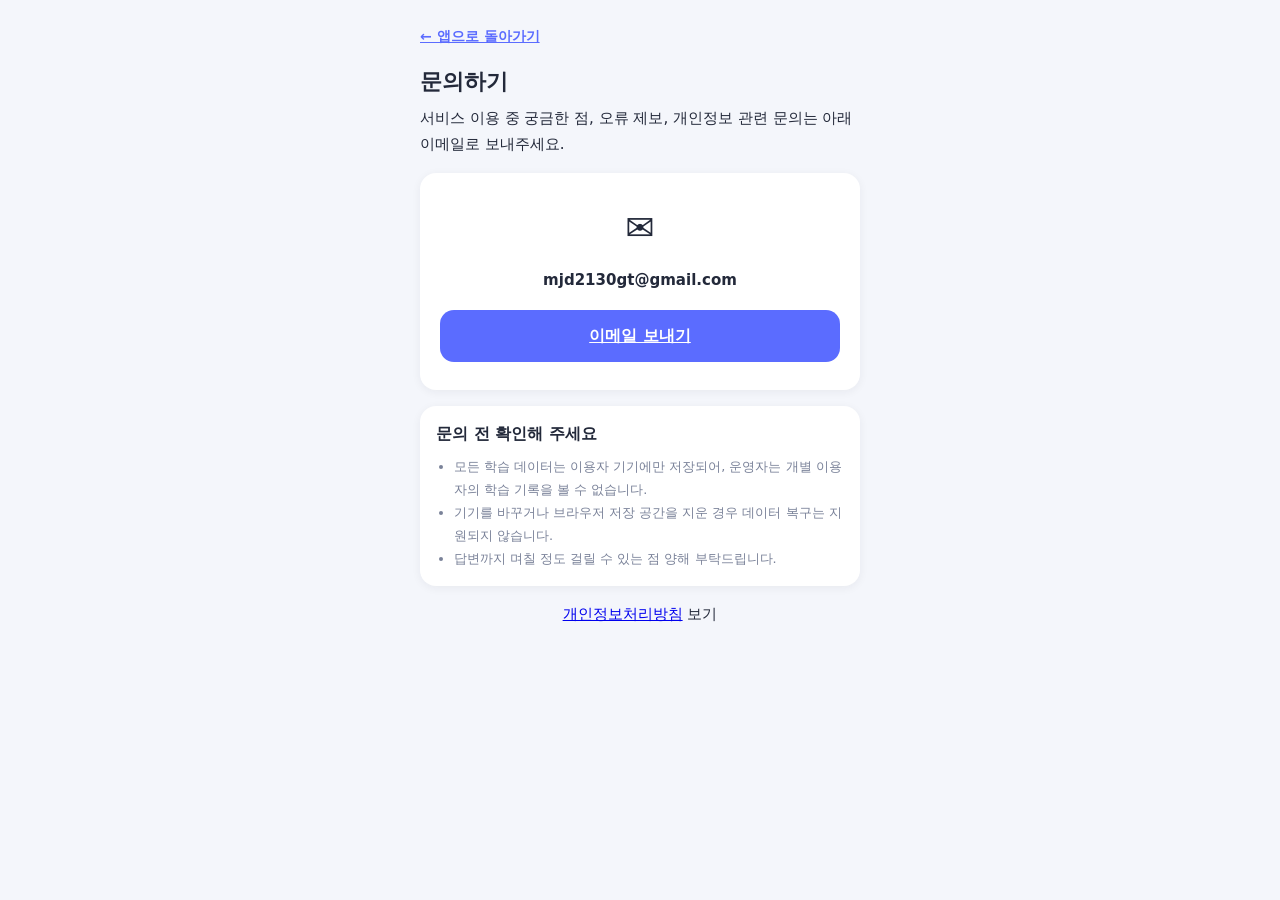
==== contact.html @ 1fcf6ef8 "Add privacy policy and contact page for AdSense approval Adds privacy.html (local-storage data handl" ====
<!DOCTYPE html>
<html lang="ko">
<head>
  <meta charset="UTF-8">
  <meta name="viewport" content="width=device-width, initial-scale=1">
  <meta name="theme-color" content="#5b6cff">
  <title>문의하기 - Jr. TOEFL Daily</title>
  <link rel="icon" href="icon.svg" type="image/svg+xml">
  <link rel="stylesheet" href="styles.css">
  <style>
    .doc { max-width: 480px; margin: 0 auto; padding: 24px 20px 60px; }
    .doc p { color: var(--text); font-size: .94rem; line-height: 1.7; }
  </style>
</head>
<body>
  <div class="doc">
    <a href="index.html" class="link-btn">← 앱으로 돌아가기</a>
    <h1 class="mt16">문의하기</h1>
    <p class="sub mt8">서비스 이용 중 궁금한 점, 오류 제보, 개인정보 관련 문의는 아래 이메일로 보내주세요.</p>

    <div class="card mt16 center" style="padding:28px 20px">
      <div style="font-size:2.2rem">✉️</div>
      <p class="mt12" style="font-weight:700">mjd2130gt@gmail.com</p>
      <a class="btn primary mt16" href="mailto:mjd2130gt@gmail.com?subject=%5BJr.%20TOEFL%20Daily%5D%20%EB%AC%B8%EC%9D%98">
        이메일 보내기
      </a>
    </div>

    <div class="card mt16">
      <h3>문의 전 확인해 주세요</h3>
      <ul class="sub small mt8" style="padding-left:18px;line-height:1.8">
        <li>모든 학습 데이터는 이용자 기기에만 저장되어, 운영자는 개별 이용자의 학습 기록을 볼 수 없습니다.</li>
        <li>기기를 바꾸거나 브라우저 저장 공간을 지운 경우 데이터 복구는 지원되지 않습니다.</li>
        <li>답변까지 며칠 정도 걸릴 수 있는 점 양해 부탁드립니다.</li>
      </ul>
    </div>

    <p class="sub small mt16 center">
      <a href="privacy.html">개인정보처리방침</a> 보기
    </p>
  </div>
</body>
</html>
---- styles.css ----
/* ============ Jr. TOEFL Daily ============ */
:root {
  --bg: #f4f6fb;
  --card: #ffffff;
  --text: #23293a;
  --sub: #7a8299;
  --line: #e7eaf3;
  --primary: #5b6cff;
  --primary-dark: #4353e0;
  --primary-soft: #eef0ff;
  --accent: #ffb020;
  --accent-soft: #fff4de;
  --green: #22b573;
  --green-soft: #e6f8ef;
  --red: #f0506e;
  --red-soft: #fdecef;
  --adventure: #ff7849;
  --adventure-soft: #fff0ea;
  --lfm: #14b8c4;
  --lfm-soft: #e7f8fa;
  --radius: 16px;
  --shadow: 0 2px 10px rgba(35, 41, 58, .06);
  --nav-h: 62px;
}

* { margin: 0; padding: 0; box-sizing: border-box; -webkit-tap-highlight-color: transparent; }

html, body { height: 100%; }
body {
  font-family: "Pretendard", "Apple SD Gothic Neo", "Malgun Gothic", "Segoe UI", system-ui, sans-serif;
  background: var(--bg);
  color: var(--text);
  font-size: 16px;
  line-height: 1.55;
}

#app {
  max-width: 480px;
  margin: 0 auto;
  min-height: 100vh;
  padding: 16px 16px calc(var(--nav-h) + 24px);
}
#app.no-nav { padding-bottom: 24px; }

button { font: inherit; cursor: pointer; border: none; background: none; color: inherit; }
input, select { font: inherit; }

h1 { font-size: 1.35rem; } h2 { font-size: 1.1rem; } h3 { font-size: 1rem; }
.sub { color: var(--sub); font-size: .85rem; }
.small { font-size: .8rem; }
.mt8 { margin-top: 8px; } .mt12 { margin-top: 12px; } .mt16 { margin-top: 16px; } .mt24 { margin-top: 24px; }
.row { display: flex; align-items: center; gap: 8px; }
.row.between { justify-content: space-between; }
.grow { flex: 1; }
.center { text-align: center; }

.card {
  background: var(--card);
  border-radius: var(--radius);
  box-shadow: var(--shadow);
  padding: 16px;
}

/* ---------- buttons ---------- */
.btn {
  display: block; width: 100%;
  padding: 14px;
  border-radius: 14px;
  font-weight: 700; font-size: 1rem;
  text-align: center;
  transition: transform .06s, opacity .15s;
}
.btn:active { transform: scale(.98); }
.btn.primary { background: var(--primary); color: #fff; }
.btn.primary:disabled { background: #c3c9e6; cursor: default; }
.btn.ghost { background: var(--primary-soft); color: var(--primary-dark); }
.btn.warn { background: var(--red-soft); color: var(--red); }
.btn.small-btn { width: auto; display: inline-block; padding: 8px 14px; font-size: .85rem; border-radius: 10px; }

/* ---------- header / chips ---------- */
.topbar { display: flex; justify-content: space-between; align-items: center; margin-bottom: 14px; }
.chips { display: flex; gap: 6px; flex-wrap: wrap; }
.chip {
  display: inline-flex; align-items: center; gap: 4px;
  background: var(--card); border: 1px solid var(--line);
  border-radius: 999px; padding: 5px 11px;
  font-size: .82rem; font-weight: 700;
  box-shadow: var(--shadow);
}

/* ---------- bottom nav ---------- */
nav.bottom {
  position: fixed; left: 0; right: 0; bottom: 0;
  height: var(--nav-h);
  background: var(--card);
  border-top: 1px solid var(--line);
  display: flex;
  max-width: 480px; margin: 0 auto;
  z-index: 50;
  padding-bottom: env(safe-area-inset-bottom);
}
nav.bottom button {
  flex: 1; display: flex; flex-direction: column; align-items: center; justify-content: center;
  gap: 2px; font-size: .68rem; color: var(--sub); font-weight: 600;
}
nav.bottom button .ico { font-size: 1.25rem; line-height: 1; }
nav.bottom button.active { color: var(--primary); }

/* ---------- progress ---------- */
.progress-track { height: 10px; background: var(--line); border-radius: 999px; overflow: hidden; }
.progress-fill { height: 100%; background: var(--primary); border-radius: 999px; transition: width .35s ease; }
.progress-fill.gold { background: var(--accent); }

/* ---------- quiz ---------- */
.track-tag {
  display: inline-block; padding: 3px 10px; border-radius: 999px;
  font-size: .75rem; font-weight: 800;
}
.track-tag.adventure { background: var(--adventure-soft); color: var(--adventure); }
.track-tag.lfm { background: var(--lfm-soft); color: var(--lfm); }

.passage {
  background: var(--primary-soft);
  border-radius: 12px; padding: 14px;
  font-size: .95rem; white-space: pre-line;
  margin-top: 12px;
}
.stem { font-weight: 700; font-size: 1.05rem; margin-top: 14px; }

.choices { display: flex; flex-direction: column; gap: 10px; margin-top: 14px; }
.choice {
  display: flex; align-items: center; gap: 10px;
  width: 100%; text-align: left;
  background: var(--card); border: 2px solid var(--line);
  border-radius: 14px; padding: 13px 14px;
  font-size: .97rem;
  transition: border-color .12s, background .12s;
}
.choice .letter {
  flex: none; width: 28px; height: 28px; border-radius: 50%;
  background: var(--bg); color: var(--sub);
  display: flex; align-items: center; justify-content: center;
  font-weight: 800; font-size: .82rem;
}
.choice.selected { border-color: var(--primary); background: var(--primary-soft); }
.choice.selected .letter { background: var(--primary); color: #fff; }
.choice.correct { border-color: var(--green); background: var(--green-soft); }
.choice.correct .letter { background: var(--green); color: #fff; }
.choice.wrong { border-color: var(--red); background: var(--red-soft); }
.choice.wrong .letter { background: var(--red); color: #fff; }
.choice:disabled { cursor: default; }

.grade-banner {
  border-radius: 14px; padding: 12px 14px;
  font-weight: 800; font-size: 1rem;
  display: flex; align-items: center; gap: 8px;
}
.grade-banner.ok { background: var(--green-soft); color: var(--green); }
.grade-banner.no { background: var(--red-soft); color: var(--red); }

.explain {
  background: var(--accent-soft); border-radius: 12px;
  padding: 13px 14px; font-size: .92rem; margin-top: 10px;
}
.explain b { display: block; margin-bottom: 4px; }

/* ---------- home ---------- */
.hero {
  background: linear-gradient(135deg, var(--primary), #8a5bff);
  color: #fff; border-radius: var(--radius);
  padding: 18px; box-shadow: var(--shadow);
}
.hero .big { font-size: 1.5rem; font-weight: 800; }
.hero .progress-track { background: rgba(255,255,255,.28); }
.hero .progress-fill { background: #ffd54d; }
.hero .btn { background: #fff; color: var(--primary-dark); margin-top: 14px; }

.stat-grid { display: grid; grid-template-columns: 1fr 1fr 1fr; gap: 8px; }
.stat-tile { background: var(--card); border-radius: 14px; padding: 12px 8px; text-align: center; box-shadow: var(--shadow); }
.stat-tile .v { font-size: 1.15rem; font-weight: 800; }
.stat-tile .k { font-size: .72rem; color: var(--sub); margin-top: 2px; }

/* ---------- list items ---------- */
.list-item {
  background: var(--card); border-radius: 14px; padding: 13px 14px;
  box-shadow: var(--shadow);
  display: flex; align-items: center; gap: 10px;
}
.list-item + .list-item { margin-top: 8px; }

.badge-grid { display: grid; grid-template-columns: repeat(3, 1fr); gap: 8px; }
.badge-cell {
  background: var(--card); border-radius: 14px; padding: 12px 6px;
  text-align: center; box-shadow: var(--shadow);
}
.badge-cell .ico { font-size: 1.7rem; }
.badge-cell .nm { font-size: .72rem; font-weight: 700; margin-top: 4px; }
.badge-cell.locked { opacity: .38; filter: grayscale(1); }

/* ---------- tabs ---------- */
.tabs { display: flex; background: var(--card); border-radius: 12px; padding: 4px; box-shadow: var(--shadow); }
.tabs button {
  flex: 1; padding: 8px; border-radius: 9px;
  font-size: .85rem; font-weight: 700; color: var(--sub);
}
.tabs button.active { background: var(--primary); color: #fff; }

/* ---------- calendar strip ---------- */
.cal-grid { display: grid; grid-template-columns: repeat(7, 1fr); gap: 6px; }
.cal-cell {
  aspect-ratio: 1; border-radius: 9px; background: var(--line);
  display: flex; align-items: center; justify-content: center;
  font-size: .68rem; color: var(--sub); font-weight: 700;
}
.cal-cell.done { background: var(--green); color: #fff; }
.cal-cell.partial { background: #a7e3c8; color: #1c7a50; }
.cal-cell.today { outline: 2px solid var(--primary); outline-offset: 1px; }

/* ---------- forms ---------- */
.field { margin-top: 12px; }
.field label { display: block; font-size: .82rem; font-weight: 700; color: var(--sub); margin-bottom: 5px; }
.field input, .field select {
  width: 100%; padding: 12px; border-radius: 12px;
  border: 1.5px solid var(--line); background: var(--card);
  font-size: 1rem;
}
.field input:focus, .field select:focus { outline: none; border-color: var(--primary); }

/* ---------- modal ---------- */
.modal-back {
  position: fixed; inset: 0; background: rgba(20,24,40,.45);
  display: flex; align-items: center; justify-content: center;
  z-index: 100; padding: 20px;
}
.modal {
  background: var(--card); border-radius: 18px; padding: 20px;
  width: 100%; max-width: 360px;
  animation: pop .18s ease;
}
@keyframes pop { from { transform: scale(.92); opacity: 0; } to { transform: scale(1); opacity: 1; } }

/* ---------- toast / coin animation ---------- */
#toast-zone { position: fixed; top: 14px; left: 0; right: 0; z-index: 200; display: flex; flex-direction: column; align-items: center; gap: 6px; pointer-events: none; }
.toast {
  background: var(--text); color: #fff; border-radius: 999px;
  padding: 9px 18px; font-size: .88rem; font-weight: 700;
  box-shadow: 0 4px 14px rgba(0,0,0,.25);
  animation: toast-in 2.6s ease forwards;
}
.toast.coin { background: var(--accent); color: #5c3d00; }
@keyframes toast-in {
  0% { transform: translateY(-16px); opacity: 0; }
  10%, 82% { transform: translateY(0); opacity: 1; }
  100% { transform: translateY(-10px); opacity: 0; }
}

.confetti {
  position: fixed; font-size: 1.5rem; z-index: 150; pointer-events: none;
  animation: fall 1.6s ease-in forwards;
}
@keyframes fall {
  0% { transform: translateY(-10vh) rotate(0deg); opacity: 1; }
  100% { transform: translateY(80vh) rotate(360deg); opacity: 0; }
}

/* ---------- result ---------- */
.result-score { font-size: 2.6rem; font-weight: 900; }
.point-line { display: flex; justify-content: space-between; padding: 7px 0; border-bottom: 1px dashed var(--line); font-size: .9rem; }
.point-line:last-child { border-bottom: none; }
.point-line .p { font-weight: 800; color: var(--accent); }

/* ---------- misc ---------- */
.pill-num {
  min-width: 24px; padding: 2px 8px; border-radius: 999px;
  background: var(--red-soft); color: var(--red);
  font-size: .75rem; font-weight: 800; text-align: center;
}
.divider { height: 1px; background: var(--line); margin: 14px 0; }
.link-btn { color: var(--primary); font-weight: 700; font-size: .88rem; }
.back-btn { font-size: 1.3rem; padding: 4px 10px 4px 0; color: var(--sub); }
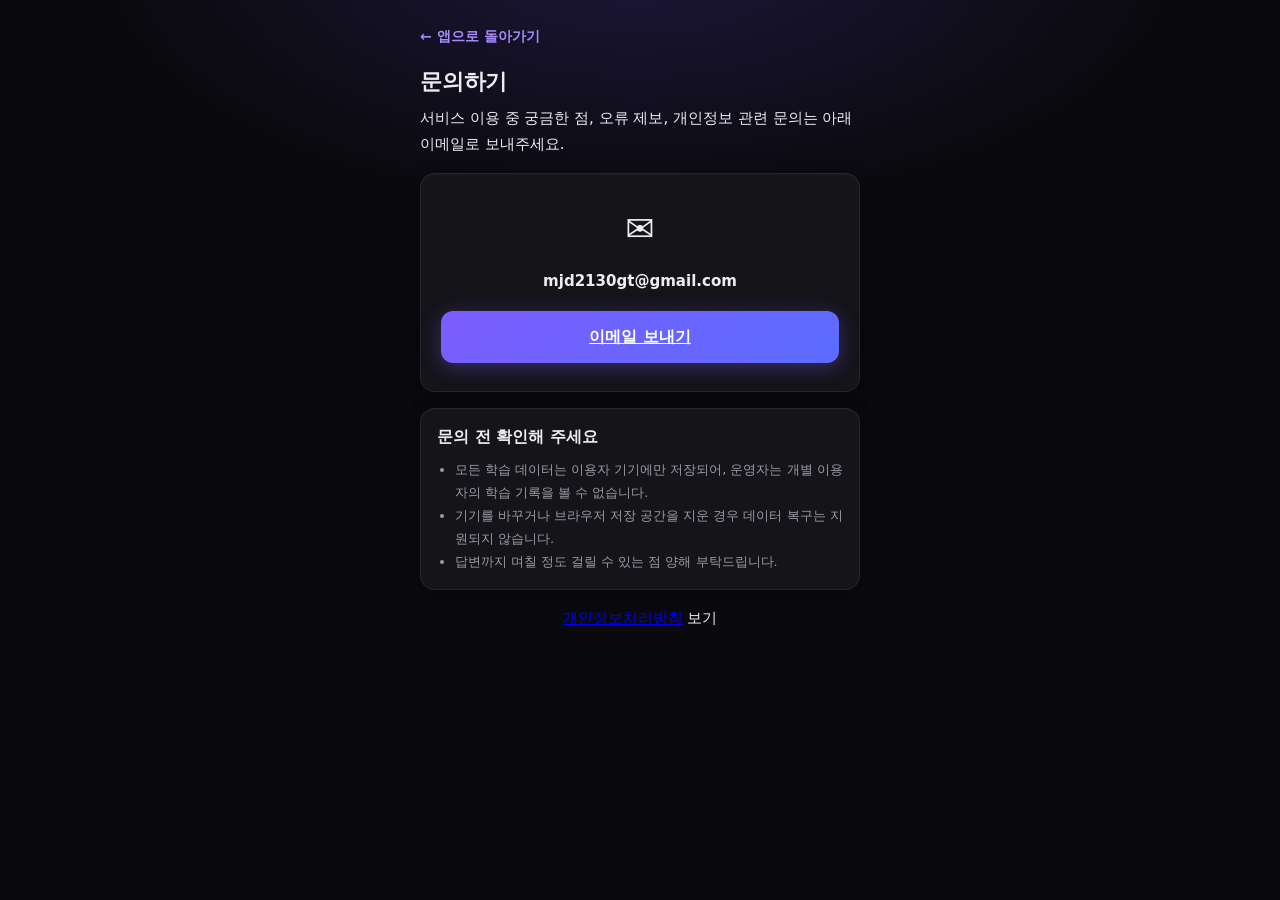
==== commit 45c84f5b: "Apply fal.ai-inspired dark theme Restyles the app after fal.ai's design language (per getdesign.md/d" ====
--- a/contact.html
+++ b/contact.html
@@ -3,7 +3,7 @@
 <head>
   <meta charset="UTF-8">
   <meta name="viewport" content="width=device-width, initial-scale=1">
-  <meta name="theme-color" content="#5b6cff">
+  <meta name="theme-color" content="#0a0a0e">
   <title>문의하기 - Jr. TOEFL Daily</title>
   <link rel="icon" href="icon.svg" type="image/svg+xml">
   <link rel="stylesheet" href="styles.css">
--- a/styles.css
+++ b/styles.css
@@ -1,25 +1,30 @@
-/* ============ Jr. TOEFL Daily ============ */
+/* ============ Jr. TOEFL Daily — fal.ai 스타일 다크 테마 ============
+   near-black 배경 · 얇은 보더 카드 · 바이올렛/블루 액센트 · 글로우 그라디언트
+   숫자·지표는 모노스페이스 (developer-tool aesthetic) */
 :root {
-  --bg: #f4f6fb;
-  --card: #ffffff;
-  --text: #23293a;
-  --sub: #7a8299;
-  --line: #e7eaf3;
-  --primary: #5b6cff;
-  --primary-dark: #4353e0;
-  --primary-soft: #eef0ff;
-  --accent: #ffb020;
-  --accent-soft: #fff4de;
-  --green: #22b573;
-  --green-soft: #e6f8ef;
-  --red: #f0506e;
-  --red-soft: #fdecef;
-  --adventure: #ff7849;
-  --adventure-soft: #fff0ea;
-  --lfm: #14b8c4;
-  --lfm-soft: #e7f8fa;
-  --radius: 16px;
-  --shadow: 0 2px 10px rgba(35, 41, 58, .06);
+  --bg: #0a0a0e;
+  --bg-glow: radial-gradient(60% 40% at 50% -5%, rgba(109, 84, 255, .18), transparent 70%);
+  --card: #141419;
+  --card-hover: #1a1a21;
+  --text: #ececf1;
+  --sub: #9b9ba7;
+  --line: #26262e;
+  --primary: #7c5cff;
+  --primary-dark: #a78bfa;
+  --primary-soft: rgba(124, 92, 255, .14);
+  --accent: #fbbf24;
+  --accent-soft: rgba(251, 191, 36, .12);
+  --green: #34d399;
+  --green-soft: rgba(52, 211, 153, .13);
+  --red: #f87171;
+  --red-soft: rgba(248, 113, 113, .13);
+  --adventure: #ff8a5c;
+  --adventure-soft: rgba(255, 138, 92, .13);
+  --lfm: #22d3ee;
+  --lfm-soft: rgba(34, 211, 238, .12);
+  --radius: 14px;
+  --shadow: 0 1px 0 rgba(255, 255, 255, .03) inset, 0 4px 16px rgba(0, 0, 0, .35);
+  --mono: "JetBrains Mono", "Cascadia Code", Consolas, ui-monospace, monospace;
   --nav-h: 62px;
 }
 
@@ -29,6 +34,8 @@
 body {
   font-family: "Pretendard", "Apple SD Gothic Neo", "Malgun Gothic", "Segoe UI", system-ui, sans-serif;
   background: var(--bg);
+  background-image: var(--bg-glow);
+  background-repeat: no-repeat;
   color: var(--text);
   font-size: 16px;
   line-height: 1.55;
@@ -45,7 +52,7 @@
 button { font: inherit; cursor: pointer; border: none; background: none; color: inherit; }
 input, select { font: inherit; }
 
-h1 { font-size: 1.35rem; } h2 { font-size: 1.1rem; } h3 { font-size: 1rem; }
+h1 { font-size: 1.35rem; letter-spacing: -.01em; } h2 { font-size: 1.1rem; } h3 { font-size: 1rem; }
 .sub { color: var(--sub); font-size: .85rem; }
 .small { font-size: .8rem; }
 .mt8 { margin-top: 8px; } .mt12 { margin-top: 12px; } .mt16 { margin-top: 16px; } .mt24 { margin-top: 24px; }
@@ -56,6 +63,7 @@
 
 .card {
   background: var(--card);
+  border: 1px solid var(--line);
   border-radius: var(--radius);
   box-shadow: var(--shadow);
   padding: 16px;
@@ -65,16 +73,20 @@
 .btn {
   display: block; width: 100%;
   padding: 14px;
-  border-radius: 14px;
+  border-radius: 12px;
   font-weight: 700; font-size: 1rem;
   text-align: center;
-  transition: transform .06s, opacity .15s;
+  transition: transform .06s, opacity .15s, box-shadow .15s;
 }
 .btn:active { transform: scale(.98); }
-.btn.primary { background: var(--primary); color: #fff; }
-.btn.primary:disabled { background: #c3c9e6; cursor: default; }
-.btn.ghost { background: var(--primary-soft); color: var(--primary-dark); }
-.btn.warn { background: var(--red-soft); color: var(--red); }
+.btn.primary {
+  background: linear-gradient(135deg, #7c5cff, #5b6cff);
+  color: #fff;
+  box-shadow: 0 4px 20px rgba(124, 92, 255, .35);
+}
+.btn.primary:disabled { background: #2a2a33; color: #6b6b76; box-shadow: none; cursor: default; }
+.btn.ghost { background: var(--primary-soft); color: var(--primary-dark); border: 1px solid rgba(124, 92, 255, .3); }
+.btn.warn { background: var(--red-soft); color: var(--red); border: 1px solid rgba(248, 113, 113, .3); }
 .btn.small-btn { width: auto; display: inline-block; padding: 8px 14px; font-size: .85rem; border-radius: 10px; }
 
 /* ---------- header / chips ---------- */
@@ -84,15 +96,16 @@
   display: inline-flex; align-items: center; gap: 4px;
   background: var(--card); border: 1px solid var(--line);
   border-radius: 999px; padding: 5px 11px;
-  font-size: .82rem; font-weight: 700;
-  box-shadow: var(--shadow);
+  font-size: .8rem; font-weight: 700;
+  font-family: var(--mono);
 }
 
 /* ---------- bottom nav ---------- */
 nav.bottom {
   position: fixed; left: 0; right: 0; bottom: 0;
   height: var(--nav-h);
-  background: var(--card);
+  background: rgba(13, 13, 18, .92);
+  backdrop-filter: blur(10px);
   border-top: 1px solid var(--line);
   display: flex;
   max-width: 480px; margin: 0 auto;
@@ -104,24 +117,34 @@
   gap: 2px; font-size: .68rem; color: var(--sub); font-weight: 600;
 }
 nav.bottom button .ico { font-size: 1.25rem; line-height: 1; }
-nav.bottom button.active { color: var(--primary); }
+nav.bottom button.active { color: var(--primary-dark); }
 
 /* ---------- progress ---------- */
-.progress-track { height: 10px; background: var(--line); border-radius: 999px; overflow: hidden; }
-.progress-fill { height: 100%; background: var(--primary); border-radius: 999px; transition: width .35s ease; }
-.progress-fill.gold { background: var(--accent); }
+.progress-track { height: 10px; background: #1e1e26; border-radius: 999px; overflow: hidden; border: 1px solid var(--line); }
+.progress-fill {
+  height: 100%;
+  background: linear-gradient(90deg, #7c5cff, #5b8cff);
+  border-radius: 999px;
+  transition: width .35s ease;
+  box-shadow: 0 0 10px rgba(124, 92, 255, .5);
+}
+.progress-fill.gold { background: linear-gradient(90deg, #f59e0b, #fbbf24); box-shadow: 0 0 10px rgba(251, 191, 36, .4); }
 
 /* ---------- quiz ---------- */
 .track-tag {
   display: inline-block; padding: 3px 10px; border-radius: 999px;
-  font-size: .75rem; font-weight: 800;
-}
-.track-tag.adventure { background: var(--adventure-soft); color: var(--adventure); }
-.track-tag.lfm { background: var(--lfm-soft); color: var(--lfm); }
+  font-size: .72rem; font-weight: 800;
+  font-family: var(--mono); letter-spacing: .02em;
+  border: 1px solid;
+}
+.track-tag.adventure { background: var(--adventure-soft); color: var(--adventure); border-color: rgba(255, 138, 92, .35); }
+.track-tag.lfm { background: var(--lfm-soft); color: var(--lfm); border-color: rgba(34, 211, 238, .35); }
 
 .passage {
-  background: var(--primary-soft);
-  border-radius: 12px; padding: 14px;
+  background: #101017;
+  border: 1px solid var(--line);
+  border-left: 3px solid var(--primary);
+  border-radius: 10px; padding: 14px;
   font-size: .95rem; white-space: pre-line;
   margin-top: 12px;
 }
@@ -131,109 +154,132 @@
 .choice {
   display: flex; align-items: center; gap: 10px;
   width: 100%; text-align: left;
-  background: var(--card); border: 2px solid var(--line);
-  border-radius: 14px; padding: 13px 14px;
-  font-size: .97rem;
-  transition: border-color .12s, background .12s;
+  background: #17171e; border: 1.5px solid var(--line);
+  border-radius: 12px; padding: 13px 14px;
+  font-size: .97rem; color: var(--text);
+  transition: border-color .12s, background .12s, box-shadow .12s;
 }
 .choice .letter {
-  flex: none; width: 28px; height: 28px; border-radius: 50%;
-  background: var(--bg); color: var(--sub);
+  flex: none; width: 28px; height: 28px; border-radius: 8px;
+  background: #23232c; color: var(--sub);
   display: flex; align-items: center; justify-content: center;
   font-weight: 800; font-size: .82rem;
-}
-.choice.selected { border-color: var(--primary); background: var(--primary-soft); }
+  font-family: var(--mono);
+}
+.choice.selected { border-color: var(--primary); background: var(--primary-soft); box-shadow: 0 0 12px rgba(124, 92, 255, .25); }
 .choice.selected .letter { background: var(--primary); color: #fff; }
 .choice.correct { border-color: var(--green); background: var(--green-soft); }
-.choice.correct .letter { background: var(--green); color: #fff; }
+.choice.correct .letter { background: var(--green); color: #04110b; }
 .choice.wrong { border-color: var(--red); background: var(--red-soft); }
-.choice.wrong .letter { background: var(--red); color: #fff; }
+.choice.wrong .letter { background: var(--red); color: #180808; }
 .choice:disabled { cursor: default; }
 
 .grade-banner {
-  border-radius: 14px; padding: 12px 14px;
+  border-radius: 12px; padding: 12px 14px;
   font-weight: 800; font-size: 1rem;
   display: flex; align-items: center; gap: 8px;
-}
-.grade-banner.ok { background: var(--green-soft); color: var(--green); }
-.grade-banner.no { background: var(--red-soft); color: var(--red); }
+  border: 1px solid;
+}
+.grade-banner.ok { background: var(--green-soft); color: var(--green); border-color: rgba(52, 211, 153, .3); }
+.grade-banner.no { background: var(--red-soft); color: var(--red); border-color: rgba(248, 113, 113, .3); }
 
 .explain {
-  background: var(--accent-soft); border-radius: 12px;
+  background: var(--accent-soft);
+  border: 1px solid rgba(251, 191, 36, .25);
+  border-radius: 10px;
   padding: 13px 14px; font-size: .92rem; margin-top: 10px;
 }
-.explain b { display: block; margin-bottom: 4px; }
+.explain b { display: block; margin-bottom: 4px; color: var(--accent); }
 
 /* ---------- home ---------- */
 .hero {
-  background: linear-gradient(135deg, var(--primary), #8a5bff);
+  position: relative;
+  background:
+    radial-gradient(120% 140% at 85% -20%, rgba(91, 140, 255, .45), transparent 55%),
+    linear-gradient(135deg, #4c1d95, #4338ca);
+  border: 1px solid rgba(124, 92, 255, .4);
   color: #fff; border-radius: var(--radius);
-  padding: 18px; box-shadow: var(--shadow);
-}
-.hero .big { font-size: 1.5rem; font-weight: 800; }
-.hero .progress-track { background: rgba(255,255,255,.28); }
-.hero .progress-fill { background: #ffd54d; }
-.hero .btn { background: #fff; color: var(--primary-dark); margin-top: 14px; }
+  padding: 18px;
+  box-shadow: 0 8px 32px rgba(76, 29, 149, .35);
+  overflow: hidden;
+}
+.hero .big { font-size: 1.5rem; font-weight: 800; letter-spacing: -.01em; }
+.hero .progress-track { background: rgba(0, 0, 0, .3); border-color: rgba(255, 255, 255, .12); }
+.hero .progress-fill { background: linear-gradient(90deg, #fbbf24, #fde68a); box-shadow: 0 0 10px rgba(251, 191, 36, .5); }
+.hero .btn { background: #fff; color: #3b2f8f; margin-top: 14px; box-shadow: 0 4px 18px rgba(0, 0, 0, .3); }
 
 .stat-grid { display: grid; grid-template-columns: 1fr 1fr 1fr; gap: 8px; }
-.stat-tile { background: var(--card); border-radius: 14px; padding: 12px 8px; text-align: center; box-shadow: var(--shadow); }
-.stat-tile .v { font-size: 1.15rem; font-weight: 800; }
+.stat-tile {
+  background: var(--card); border: 1px solid var(--line);
+  border-radius: 12px; padding: 12px 8px; text-align: center;
+  box-shadow: var(--shadow);
+}
+.stat-tile .v { font-size: 1.1rem; font-weight: 800; font-family: var(--mono); }
 .stat-tile .k { font-size: .72rem; color: var(--sub); margin-top: 2px; }
 
 /* ---------- list items ---------- */
 .list-item {
-  background: var(--card); border-radius: 14px; padding: 13px 14px;
-  box-shadow: var(--shadow);
+  background: var(--card); border: 1px solid var(--line);
+  border-radius: 12px; padding: 13px 14px;
   display: flex; align-items: center; gap: 10px;
 }
 .list-item + .list-item { margin-top: 8px; }
 
 .badge-grid { display: grid; grid-template-columns: repeat(3, 1fr); gap: 8px; }
 .badge-cell {
-  background: var(--card); border-radius: 14px; padding: 12px 6px;
-  text-align: center; box-shadow: var(--shadow);
+  background: var(--card); border: 1px solid var(--line);
+  border-radius: 12px; padding: 12px 6px;
+  text-align: center;
 }
 .badge-cell .ico { font-size: 1.7rem; }
 .badge-cell .nm { font-size: .72rem; font-weight: 700; margin-top: 4px; }
-.badge-cell.locked { opacity: .38; filter: grayscale(1); }
+.badge-cell.locked { opacity: .3; filter: grayscale(1); }
 
 /* ---------- tabs ---------- */
-.tabs { display: flex; background: var(--card); border-radius: 12px; padding: 4px; box-shadow: var(--shadow); }
+.tabs { display: flex; background: var(--card); border: 1px solid var(--line); border-radius: 11px; padding: 4px; }
 .tabs button {
-  flex: 1; padding: 8px; border-radius: 9px;
+  flex: 1; padding: 8px; border-radius: 8px;
   font-size: .85rem; font-weight: 700; color: var(--sub);
 }
-.tabs button.active { background: var(--primary); color: #fff; }
+.tabs button.active { background: var(--primary); color: #fff; box-shadow: 0 2px 12px rgba(124, 92, 255, .4); }
 
 /* ---------- calendar strip ---------- */
 .cal-grid { display: grid; grid-template-columns: repeat(7, 1fr); gap: 6px; }
 .cal-cell {
-  aspect-ratio: 1; border-radius: 9px; background: var(--line);
+  aspect-ratio: 1; border-radius: 8px;
+  background: #1c1c24; border: 1px solid var(--line);
   display: flex; align-items: center; justify-content: center;
   font-size: .68rem; color: var(--sub); font-weight: 700;
-}
-.cal-cell.done { background: var(--green); color: #fff; }
-.cal-cell.partial { background: #a7e3c8; color: #1c7a50; }
+  font-family: var(--mono);
+}
+.cal-cell.done { background: var(--green); border-color: var(--green); color: #04110b; }
+.cal-cell.partial { background: rgba(52, 211, 153, .25); border-color: rgba(52, 211, 153, .4); color: var(--green); }
 .cal-cell.today { outline: 2px solid var(--primary); outline-offset: 1px; }
 
 /* ---------- forms ---------- */
 .field { margin-top: 12px; }
 .field label { display: block; font-size: .82rem; font-weight: 700; color: var(--sub); margin-bottom: 5px; }
 .field input, .field select {
-  width: 100%; padding: 12px; border-radius: 12px;
-  border: 1.5px solid var(--line); background: var(--card);
+  width: 100%; padding: 12px; border-radius: 10px;
+  border: 1.5px solid var(--line); background: #101017;
+  color: var(--text);
   font-size: 1rem;
 }
-.field input:focus, .field select:focus { outline: none; border-color: var(--primary); }
+.field input::placeholder { color: #55555f; }
+.field input:focus, .field select:focus { outline: none; border-color: var(--primary); box-shadow: 0 0 0 3px rgba(124, 92, 255, .18); }
+input, select { color-scheme: dark; background: #101017; color: var(--text); }
+input::placeholder { color: #55555f; }
 
 /* ---------- modal ---------- */
 .modal-back {
-  position: fixed; inset: 0; background: rgba(20,24,40,.45);
+  position: fixed; inset: 0; background: rgba(0, 0, 0, .6);
+  backdrop-filter: blur(4px);
   display: flex; align-items: center; justify-content: center;
   z-index: 100; padding: 20px;
 }
 .modal {
-  background: var(--card); border-radius: 18px; padding: 20px;
+  background: var(--card); border: 1px solid var(--line);
+  border-radius: 16px; padding: 20px;
   width: 100%; max-width: 360px;
   animation: pop .18s ease;
 }
@@ -242,12 +288,14 @@
 /* ---------- toast / coin animation ---------- */
 #toast-zone { position: fixed; top: 14px; left: 0; right: 0; z-index: 200; display: flex; flex-direction: column; align-items: center; gap: 6px; pointer-events: none; }
 .toast {
-  background: var(--text); color: #fff; border-radius: 999px;
+  background: #1c1c24; color: var(--text);
+  border: 1px solid var(--line);
+  border-radius: 999px;
   padding: 9px 18px; font-size: .88rem; font-weight: 700;
-  box-shadow: 0 4px 14px rgba(0,0,0,.25);
+  box-shadow: 0 6px 22px rgba(0, 0, 0, .5);
   animation: toast-in 2.6s ease forwards;
 }
-.toast.coin { background: var(--accent); color: #5c3d00; }
+.toast.coin { background: rgba(251, 191, 36, .15); color: var(--accent); border-color: rgba(251, 191, 36, .4); }
 @keyframes toast-in {
   0% { transform: translateY(-16px); opacity: 0; }
   10%, 82% { transform: translateY(0); opacity: 1; }
@@ -264,17 +312,20 @@
 }
 
 /* ---------- result ---------- */
-.result-score { font-size: 2.6rem; font-weight: 900; }
+.result-score { font-size: 2.6rem; font-weight: 900; font-family: var(--mono); }
 .point-line { display: flex; justify-content: space-between; padding: 7px 0; border-bottom: 1px dashed var(--line); font-size: .9rem; }
 .point-line:last-child { border-bottom: none; }
-.point-line .p { font-weight: 800; color: var(--accent); }
+.point-line .p { font-weight: 800; color: var(--accent); font-family: var(--mono); }
 
 /* ---------- misc ---------- */
 .pill-num {
   min-width: 24px; padding: 2px 8px; border-radius: 999px;
   background: var(--red-soft); color: var(--red);
+  border: 1px solid rgba(248, 113, 113, .3);
   font-size: .75rem; font-weight: 800; text-align: center;
+  font-family: var(--mono);
 }
 .divider { height: 1px; background: var(--line); margin: 14px 0; }
-.link-btn { color: var(--primary); font-weight: 700; font-size: .88rem; }
+.link-btn { color: var(--primary-dark); font-weight: 700; font-size: .88rem; }
+a.link-btn { text-decoration: none; }
 .back-btn { font-size: 1.3rem; padding: 4px 10px 4px 0; color: var(--sub); }
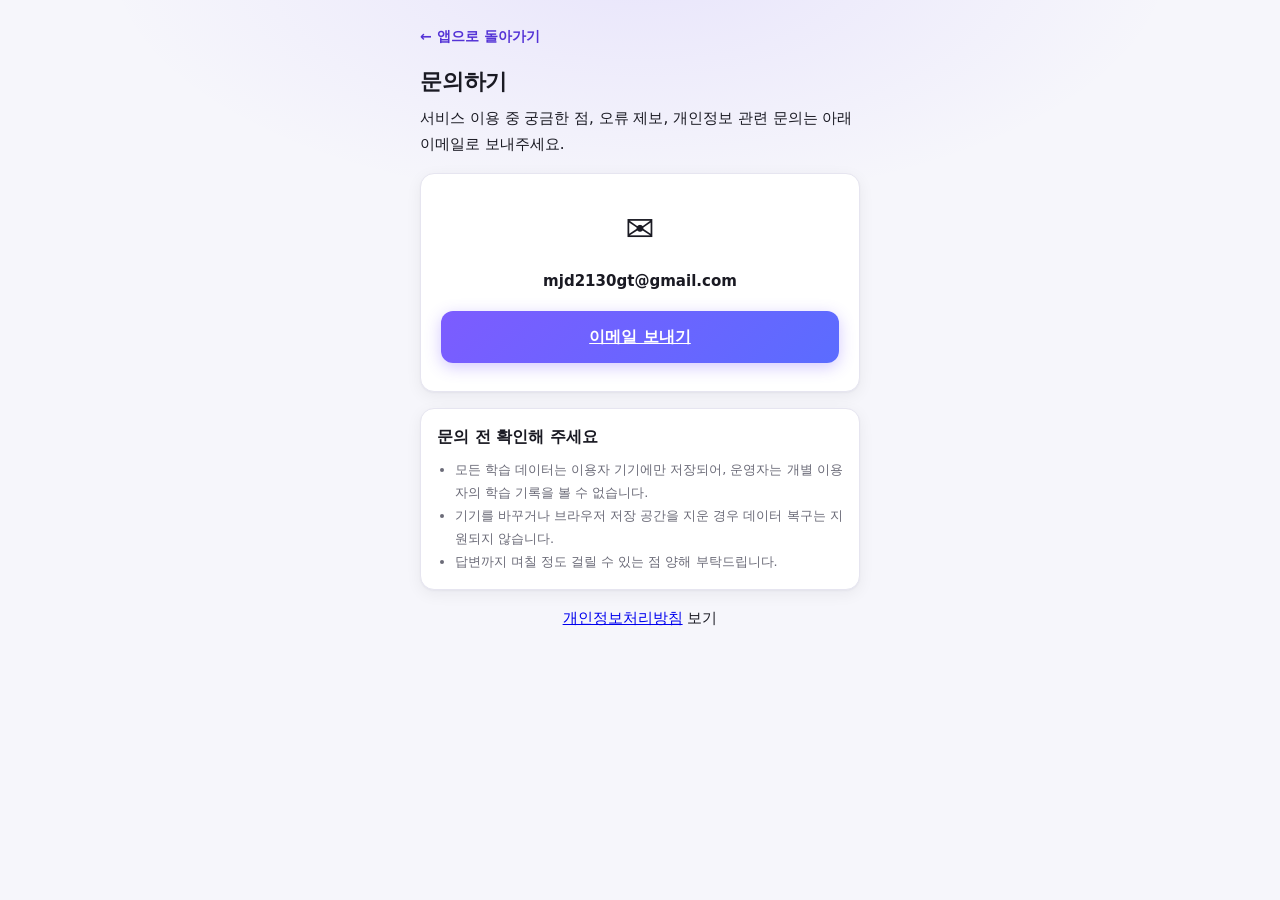
==== commit 560b89d0: "Switch theme from dark to light Keeps the fal.ai-inspired structure (thin-bordered cards, mono numer" ====
--- a/contact.html
+++ b/contact.html
@@ -3,7 +3,7 @@
 <head>
   <meta charset="UTF-8">
   <meta name="viewport" content="width=device-width, initial-scale=1">
-  <meta name="theme-color" content="#0a0a0e">
+  <meta name="theme-color" content="#f6f6fb">
   <title>문의하기 - Jr. TOEFL Daily</title>
   <link rel="icon" href="icon.svg" type="image/svg+xml">
   <link rel="stylesheet" href="styles.css">
--- a/styles.css
+++ b/styles.css
@@ -1,29 +1,29 @@
-/* ============ Jr. TOEFL Daily — fal.ai 스타일 다크 테마 ============
-   near-black 배경 · 얇은 보더 카드 · 바이올렛/블루 액센트 · 글로우 그라디언트
+/* ============ Jr. TOEFL Daily — fal.ai 스타일 라이트 테마 ============
+   화이트 카드 · 얇은 보더 · 바이올렛/블루 액센트 · 은은한 글로우
    숫자·지표는 모노스페이스 (developer-tool aesthetic) */
 :root {
-  --bg: #0a0a0e;
-  --bg-glow: radial-gradient(60% 40% at 50% -5%, rgba(109, 84, 255, .18), transparent 70%);
-  --card: #141419;
-  --card-hover: #1a1a21;
-  --text: #ececf1;
-  --sub: #9b9ba7;
-  --line: #26262e;
-  --primary: #7c5cff;
-  --primary-dark: #a78bfa;
-  --primary-soft: rgba(124, 92, 255, .14);
-  --accent: #fbbf24;
-  --accent-soft: rgba(251, 191, 36, .12);
-  --green: #34d399;
-  --green-soft: rgba(52, 211, 153, .13);
-  --red: #f87171;
-  --red-soft: rgba(248, 113, 113, .13);
-  --adventure: #ff8a5c;
-  --adventure-soft: rgba(255, 138, 92, .13);
-  --lfm: #22d3ee;
-  --lfm-soft: rgba(34, 211, 238, .12);
+  --bg: #f6f6fb;
+  --bg-glow: radial-gradient(60% 40% at 50% -5%, rgba(109, 74, 255, .10), transparent 70%);
+  --card: #ffffff;
+  --card-hover: #f1f0fa;
+  --text: #1a1a23;
+  --sub: #6b6b78;
+  --line: #e6e5f0;
+  --primary: #6d4aff;
+  --primary-dark: #5433d6;
+  --primary-soft: rgba(109, 74, 255, .08);
+  --accent: #b45309;
+  --accent-soft: rgba(217, 119, 6, .12);
+  --green: #16a34a;
+  --green-soft: rgba(22, 163, 74, .12);
+  --red: #dc2626;
+  --red-soft: rgba(220, 38, 38, .10);
+  --adventure: #ea580c;
+  --adventure-soft: rgba(234, 88, 12, .10);
+  --lfm: #0e7490;
+  --lfm-soft: rgba(14, 116, 144, .10);
   --radius: 14px;
-  --shadow: 0 1px 0 rgba(255, 255, 255, .03) inset, 0 4px 16px rgba(0, 0, 0, .35);
+  --shadow: 0 1px 2px rgba(20, 20, 40, .04), 0 4px 16px rgba(20, 20, 40, .06);
   --mono: "JetBrains Mono", "Cascadia Code", Consolas, ui-monospace, monospace;
   --nav-h: 62px;
 }
@@ -82,11 +82,11 @@
 .btn.primary {
   background: linear-gradient(135deg, #7c5cff, #5b6cff);
   color: #fff;
-  box-shadow: 0 4px 20px rgba(124, 92, 255, .35);
-}
-.btn.primary:disabled { background: #2a2a33; color: #6b6b76; box-shadow: none; cursor: default; }
-.btn.ghost { background: var(--primary-soft); color: var(--primary-dark); border: 1px solid rgba(124, 92, 255, .3); }
-.btn.warn { background: var(--red-soft); color: var(--red); border: 1px solid rgba(248, 113, 113, .3); }
+  box-shadow: 0 4px 16px rgba(109, 74, 255, .3);
+}
+.btn.primary:disabled { background: #e6e5ef; color: #a3a3ae; box-shadow: none; cursor: default; }
+.btn.ghost { background: var(--primary-soft); color: var(--primary-dark); border: 1px solid rgba(109, 74, 255, .25); }
+.btn.warn { background: var(--red-soft); color: var(--red); border: 1px solid rgba(220, 38, 38, .25); }
 .btn.small-btn { width: auto; display: inline-block; padding: 8px 14px; font-size: .85rem; border-radius: 10px; }
 
 /* ---------- header / chips ---------- */
@@ -104,7 +104,7 @@
 nav.bottom {
   position: fixed; left: 0; right: 0; bottom: 0;
   height: var(--nav-h);
-  background: rgba(13, 13, 18, .92);
+  background: rgba(255, 255, 255, .88);
   backdrop-filter: blur(10px);
   border-top: 1px solid var(--line);
   display: flex;
@@ -120,15 +120,15 @@
 nav.bottom button.active { color: var(--primary-dark); }
 
 /* ---------- progress ---------- */
-.progress-track { height: 10px; background: #1e1e26; border-radius: 999px; overflow: hidden; border: 1px solid var(--line); }
+.progress-track { height: 10px; background: #ece9f7; border-radius: 999px; overflow: hidden; border: 1px solid var(--line); }
 .progress-fill {
   height: 100%;
   background: linear-gradient(90deg, #7c5cff, #5b8cff);
   border-radius: 999px;
   transition: width .35s ease;
-  box-shadow: 0 0 10px rgba(124, 92, 255, .5);
-}
-.progress-fill.gold { background: linear-gradient(90deg, #f59e0b, #fbbf24); box-shadow: 0 0 10px rgba(251, 191, 36, .4); }
+  box-shadow: 0 0 8px rgba(109, 74, 255, .35);
+}
+.progress-fill.gold { background: linear-gradient(90deg, #f59e0b, #fbbf24); box-shadow: 0 0 8px rgba(251, 191, 36, .35); }
 
 /* ---------- quiz ---------- */
 .track-tag {
@@ -137,11 +137,11 @@
   font-family: var(--mono); letter-spacing: .02em;
   border: 1px solid;
 }
-.track-tag.adventure { background: var(--adventure-soft); color: var(--adventure); border-color: rgba(255, 138, 92, .35); }
-.track-tag.lfm { background: var(--lfm-soft); color: var(--lfm); border-color: rgba(34, 211, 238, .35); }
+.track-tag.adventure { background: var(--adventure-soft); color: var(--adventure); border-color: rgba(234, 88, 12, .3); }
+.track-tag.lfm { background: var(--lfm-soft); color: var(--lfm); border-color: rgba(14, 116, 144, .3); }
 
 .passage {
-  background: #101017;
+  background: #f7f6ff;
   border: 1px solid var(--line);
   border-left: 3px solid var(--primary);
   border-radius: 10px; padding: 14px;
@@ -154,24 +154,24 @@
 .choice {
   display: flex; align-items: center; gap: 10px;
   width: 100%; text-align: left;
-  background: #17171e; border: 1.5px solid var(--line);
+  background: #fff; border: 1.5px solid var(--line);
   border-radius: 12px; padding: 13px 14px;
   font-size: .97rem; color: var(--text);
   transition: border-color .12s, background .12s, box-shadow .12s;
 }
 .choice .letter {
   flex: none; width: 28px; height: 28px; border-radius: 8px;
-  background: #23232c; color: var(--sub);
+  background: #f0eff7; color: var(--sub);
   display: flex; align-items: center; justify-content: center;
   font-weight: 800; font-size: .82rem;
   font-family: var(--mono);
 }
-.choice.selected { border-color: var(--primary); background: var(--primary-soft); box-shadow: 0 0 12px rgba(124, 92, 255, .25); }
+.choice.selected { border-color: var(--primary); background: var(--primary-soft); box-shadow: 0 0 10px rgba(109, 74, 255, .18); }
 .choice.selected .letter { background: var(--primary); color: #fff; }
 .choice.correct { border-color: var(--green); background: var(--green-soft); }
-.choice.correct .letter { background: var(--green); color: #04110b; }
+.choice.correct .letter { background: var(--green); color: #fff; }
 .choice.wrong { border-color: var(--red); background: var(--red-soft); }
-.choice.wrong .letter { background: var(--red); color: #180808; }
+.choice.wrong .letter { background: var(--red); color: #fff; }
 .choice:disabled { cursor: default; }
 
 .grade-banner {
@@ -180,12 +180,12 @@
   display: flex; align-items: center; gap: 8px;
   border: 1px solid;
 }
-.grade-banner.ok { background: var(--green-soft); color: var(--green); border-color: rgba(52, 211, 153, .3); }
-.grade-banner.no { background: var(--red-soft); color: var(--red); border-color: rgba(248, 113, 113, .3); }
+.grade-banner.ok { background: var(--green-soft); color: var(--green); border-color: rgba(22, 163, 74, .25); }
+.grade-banner.no { background: var(--red-soft); color: var(--red); border-color: rgba(220, 38, 38, .25); }
 
 .explain {
   background: var(--accent-soft);
-  border: 1px solid rgba(251, 191, 36, .25);
+  border: 1px solid rgba(217, 119, 6, .25);
   border-radius: 10px;
   padding: 13px 14px; font-size: .92rem; margin-top: 10px;
 }
@@ -197,16 +197,16 @@
   background:
     radial-gradient(120% 140% at 85% -20%, rgba(91, 140, 255, .45), transparent 55%),
     linear-gradient(135deg, #4c1d95, #4338ca);
-  border: 1px solid rgba(124, 92, 255, .4);
+  border: 1px solid rgba(109, 74, 255, .4);
   color: #fff; border-radius: var(--radius);
   padding: 18px;
-  box-shadow: 0 8px 32px rgba(76, 29, 149, .35);
+  box-shadow: 0 8px 28px rgba(76, 29, 149, .22);
   overflow: hidden;
 }
 .hero .big { font-size: 1.5rem; font-weight: 800; letter-spacing: -.01em; }
 .hero .progress-track { background: rgba(0, 0, 0, .3); border-color: rgba(255, 255, 255, .12); }
 .hero .progress-fill { background: linear-gradient(90deg, #fbbf24, #fde68a); box-shadow: 0 0 10px rgba(251, 191, 36, .5); }
-.hero .btn { background: #fff; color: #3b2f8f; margin-top: 14px; box-shadow: 0 4px 18px rgba(0, 0, 0, .3); }
+.hero .btn { background: #fff; color: #3b2f8f; margin-top: 14px; box-shadow: 0 4px 14px rgba(0, 0, 0, .18); }
 
 .stat-grid { display: grid; grid-template-columns: 1fr 1fr 1fr; gap: 8px; }
 .stat-tile {
@@ -233,7 +233,7 @@
 }
 .badge-cell .ico { font-size: 1.7rem; }
 .badge-cell .nm { font-size: .72rem; font-weight: 700; margin-top: 4px; }
-.badge-cell.locked { opacity: .3; filter: grayscale(1); }
+.badge-cell.locked { opacity: .35; filter: grayscale(1); }
 
 /* ---------- tabs ---------- */
 .tabs { display: flex; background: var(--card); border: 1px solid var(--line); border-radius: 11px; padding: 4px; }
@@ -241,19 +241,19 @@
   flex: 1; padding: 8px; border-radius: 8px;
   font-size: .85rem; font-weight: 700; color: var(--sub);
 }
-.tabs button.active { background: var(--primary); color: #fff; box-shadow: 0 2px 12px rgba(124, 92, 255, .4); }
+.tabs button.active { background: var(--primary); color: #fff; box-shadow: 0 2px 10px rgba(109, 74, 255, .3); }
 
 /* ---------- calendar strip ---------- */
 .cal-grid { display: grid; grid-template-columns: repeat(7, 1fr); gap: 6px; }
 .cal-cell {
   aspect-ratio: 1; border-radius: 8px;
-  background: #1c1c24; border: 1px solid var(--line);
+  background: #f1f0f9; border: 1px solid var(--line);
   display: flex; align-items: center; justify-content: center;
   font-size: .68rem; color: var(--sub); font-weight: 700;
   font-family: var(--mono);
 }
-.cal-cell.done { background: var(--green); border-color: var(--green); color: #04110b; }
-.cal-cell.partial { background: rgba(52, 211, 153, .25); border-color: rgba(52, 211, 153, .4); color: var(--green); }
+.cal-cell.done { background: var(--green); border-color: var(--green); color: #fff; }
+.cal-cell.partial { background: rgba(22, 163, 74, .14); border-color: rgba(22, 163, 74, .35); color: var(--green); }
 .cal-cell.today { outline: 2px solid var(--primary); outline-offset: 1px; }
 
 /* ---------- forms ---------- */
@@ -261,18 +261,18 @@
 .field label { display: block; font-size: .82rem; font-weight: 700; color: var(--sub); margin-bottom: 5px; }
 .field input, .field select {
   width: 100%; padding: 12px; border-radius: 10px;
-  border: 1.5px solid var(--line); background: #101017;
+  border: 1.5px solid var(--line); background: var(--bg);
   color: var(--text);
   font-size: 1rem;
 }
-.field input::placeholder { color: #55555f; }
-.field input:focus, .field select:focus { outline: none; border-color: var(--primary); box-shadow: 0 0 0 3px rgba(124, 92, 255, .18); }
-input, select { color-scheme: dark; background: #101017; color: var(--text); }
-input::placeholder { color: #55555f; }
+.field input::placeholder { color: #9a9aa6; }
+.field input:focus, .field select:focus { outline: none; border-color: var(--primary); box-shadow: 0 0 0 3px rgba(109, 74, 255, .14); }
+input, select { color-scheme: light; background: var(--bg); color: var(--text); }
+input::placeholder { color: #9a9aa6; }
 
 /* ---------- modal ---------- */
 .modal-back {
-  position: fixed; inset: 0; background: rgba(0, 0, 0, .6);
+  position: fixed; inset: 0; background: rgba(20, 20, 30, .45);
   backdrop-filter: blur(4px);
   display: flex; align-items: center; justify-content: center;
   z-index: 100; padding: 20px;
@@ -285,17 +285,17 @@
 }
 @keyframes pop { from { transform: scale(.92); opacity: 0; } to { transform: scale(1); opacity: 1; } }
 
-/* ---------- toast / coin animation ---------- */
+/* ---------- toast / coin animation (항상 다크 필로 표시해 어떤 배경에서도 잘 보이게) ---------- */
 #toast-zone { position: fixed; top: 14px; left: 0; right: 0; z-index: 200; display: flex; flex-direction: column; align-items: center; gap: 6px; pointer-events: none; }
 .toast {
-  background: #1c1c24; color: var(--text);
-  border: 1px solid var(--line);
+  background: #1a1a23; color: #f5f5fa;
+  border: 1px solid rgba(255, 255, 255, .08);
   border-radius: 999px;
   padding: 9px 18px; font-size: .88rem; font-weight: 700;
-  box-shadow: 0 6px 22px rgba(0, 0, 0, .5);
+  box-shadow: 0 6px 20px rgba(20, 20, 40, .22);
   animation: toast-in 2.6s ease forwards;
 }
-.toast.coin { background: rgba(251, 191, 36, .15); color: var(--accent); border-color: rgba(251, 191, 36, .4); }
+.toast.coin { background: #3d2b06; color: #fcd34d; border-color: rgba(252, 211, 77, .3); }
 @keyframes toast-in {
   0% { transform: translateY(-16px); opacity: 0; }
   10%, 82% { transform: translateY(0); opacity: 1; }
@@ -321,7 +321,7 @@
 .pill-num {
   min-width: 24px; padding: 2px 8px; border-radius: 999px;
   background: var(--red-soft); color: var(--red);
-  border: 1px solid rgba(248, 113, 113, .3);
+  border: 1px solid rgba(220, 38, 38, .25);
   font-size: .75rem; font-weight: 800; text-align: center;
   font-family: var(--mono);
 }
